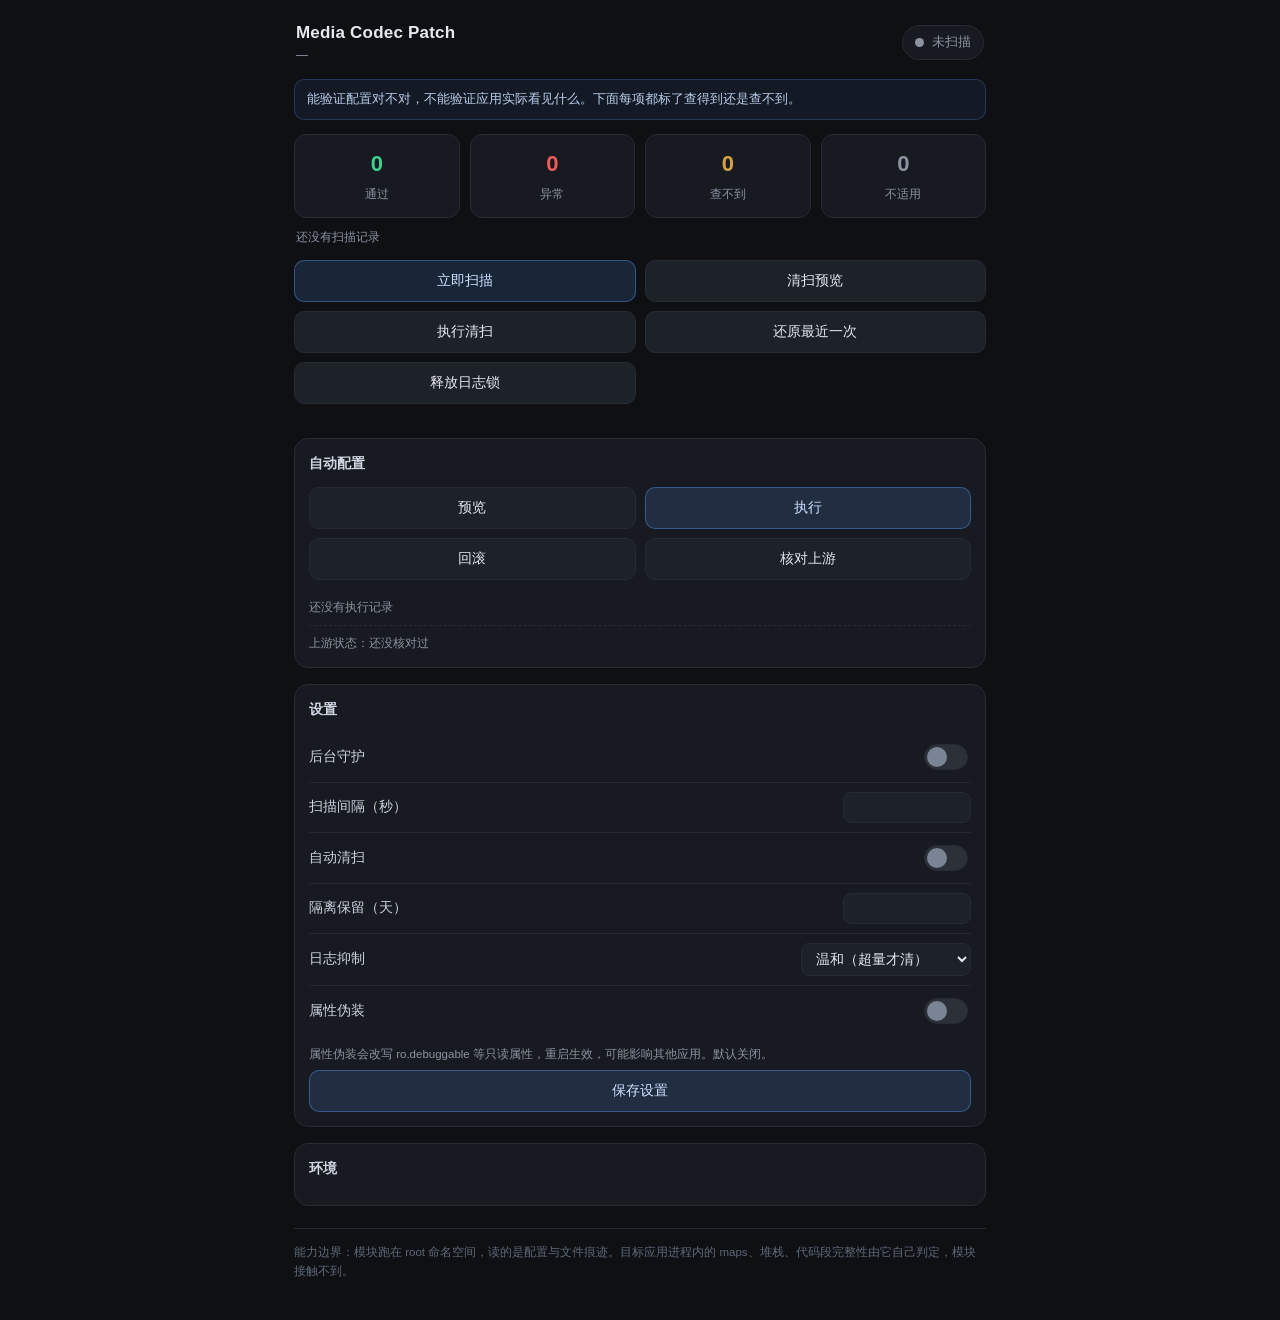
==== tools/bridge-sim/index-fast.html @ ec4a7f3d "feat: LSPosed 隐藏模块 v1.2.2 - 目标应用检测与隐藏状态核对，含 HMA 存储只读探测  - 配置沿用：安装钩子保证升级不丢配置，面板可见、可回退  - KernelSU 桥接回" ====
<!DOCTYPE html>
<html lang="zh-CN">
<head>
<meta charset="utf-8">
<meta name="viewport" content="width=device-width, initial-scale=1, viewport-fit=cover">
<title>bridge sim fast</title>
<link rel="stylesheet" href="../../webroot/style.css">
</head>
<body>

<header class="top">
  <div class="brand">
    <span class="title">Media Codec Patch</span>
    <span class="sub" id="mod-version">—</span>
  </div>
  <div class="light" id="light" data-level="unknown">
    <span class="dot"></span>
    <span class="light-text" id="light-text">未扫描</span>
  </div>
</header>

<div class="note">
  能验证配置对不对，不能验证应用实际看见什么。下面每项都标了查得到还是查不到。
</div>

<section class="stats" id="stats">
  <div class="stat"><span class="num ok" id="n-ok">0</span><span class="lbl">通过</span></div>
  <div class="stat"><span class="num bad" id="n-bad">0</span><span class="lbl">异常</span></div>
  <div class="stat"><span class="num unknown" id="n-unk">0</span><span class="lbl">查不到</span></div>
  <div class="stat"><span class="num na" id="n-na">0</span><span class="lbl">不适用</span></div>
</section>

<div class="meta" id="meta">还没有扫描记录</div>

<section class="actions">
  <button id="btn-scan" class="primary">立即扫描</button>
  <button id="btn-scrub-preview">清扫预览</button>
  <button id="btn-scrub">执行清扫</button>
  <button id="btn-restore">还原最近一次</button>
  <button id="btn-release">释放日志锁</button>
</section>

<main id="targets" class="targets"></main>

<section class="panel">
  <h2>自动配置</h2>
  <div class="actions ac">
    <button id="btn-ac-preview">预览</button>
    <button id="btn-ac-apply" class="primary">执行</button>
    <button id="btn-ac-rollback">回滚</button>
    <button id="btn-ac-upstream">核对上游</button>
  </div>
  <div class="ac-summary" id="ac-summary">还没有执行记录</div>
  <div class="ac-list" id="ac-list"></div>
  <div class="ac-upstream" id="ac-upstream">上游状态：还没核对过</div>
</section>

<section class="panel">
  <h2>设置</h2>
  <div class="row">
    <label for="cfg-daemon">后台守护</label>
    <input type="checkbox" id="cfg-daemon">
  </div>
  <div class="row">
    <label for="cfg-interval">扫描间隔（秒）</label>
    <input type="number" id="cfg-interval" min="60" step="60">
  </div>
  <div class="row">
    <label for="cfg-scrub">自动清扫</label>
    <input type="checkbox" id="cfg-scrub">
  </div>
  <div class="row">
    <label for="cfg-keep">隔离保留（天）</label>
    <input type="number" id="cfg-keep" min="1" step="1">
  </div>
  <div class="row">
    <label for="cfg-mute">日志抑制</label>
    <select id="cfg-mute">
      <option value="gentle">温和（超量才清）</option>
      <option value="aggressive">激进（加不可变锁）</option>
      <option value="off">关闭</option>
    </select>
  </div>
  <div class="row">
    <label for="cfg-prop">属性伪装</label>
    <input type="checkbox" id="cfg-prop">
  </div>
  <p class="hint">属性伪装会改写 ro.debuggable 等只读属性，重启生效，可能影响其他应用。默认关闭。</p>
  <button id="btn-save" class="primary wide">保存设置</button>
</section>

<section class="panel">
  <h2>环境</h2>
  <div class="env" id="env"></div>
  <p class="hint" id="ceiling" hidden></p>
  <div class="env" id="heartbeat"></div>
</section>

<footer>
  <p>能力边界：模块跑在 root 命名空间，读的是配置与文件痕迹。目标应用进程内的 maps、堆栈、代码段完整性由它自己判定，模块接触不到。</p>
</footer>

<div id="toast" class="toast" hidden></div>

<script src="sim.js"></script>
<script>window.__bridge.muted["audit.sh"] = true;</script>
<script src="app-fast.js"></script>
</body>
</html>
---- webroot/style.css ----
:root {
  --bg: #0e1014;
  --card: #171a20;
  --card-2: #1d2128;
  --line: #262b33;
  --text: #e6e9ef;
  --dim: #8b93a1;
  --ok: #3ecf8e;
  --bad: #ef5b5b;
  --unknown: #d6a243;
  --accent: #5b9cf5;
}

* { box-sizing: border-box; -webkit-tap-highlight-color: transparent; }

html, body {
  margin: 0;
  padding: 0;
  background: var(--bg);
  color: var(--text);
  font-family: -apple-system, "Segoe UI", "Noto Sans CJK SC", "Source Han Sans SC", sans-serif;
  font-size: 15px;
  line-height: 1.55;
}

body {
  padding: 14px 14px 40px;
  max-width: 720px;
  margin: 0 auto;
}

.top {
  display: flex;
  align-items: center;
  justify-content: space-between;
  gap: 12px;
  padding: 6px 2px 14px;
}

.brand { display: flex; flex-direction: column; }
.title { font-size: 17px; font-weight: 650; letter-spacing: .2px; }
.sub { color: var(--dim); font-size: 12px; }

.light {
  display: flex;
  align-items: center;
  gap: 8px;
  padding: 6px 12px;
  border: 1px solid var(--line);
  border-radius: 999px;
  background: var(--card);
  font-size: 13px;
}
.light .dot {
  width: 9px; height: 9px; border-radius: 50%;
  background: var(--dim);
}
.light[data-level="green"] .dot { background: var(--ok); box-shadow: 0 0 10px rgba(62,207,142,.55); }
.light[data-level="yellow"] .dot { background: var(--unknown); box-shadow: 0 0 10px rgba(214,162,67,.55); }
.light[data-level="red"] .dot { background: var(--bad); box-shadow: 0 0 10px rgba(239,91,91,.55); }
.light-text { color: var(--dim); }
.light[data-level="green"] .light-text { color: var(--ok); }
.light[data-level="yellow"] .light-text { color: var(--unknown); }
.light[data-level="red"] .light-text { color: var(--bad); }

.note {
  background: rgba(91,156,245,.08);
  border: 1px solid rgba(91,156,245,.22);
  color: #b9cbe8;
  border-radius: 10px;
  padding: 10px 12px;
  font-size: 12.5px;
  margin-bottom: 14px;
}

.stats {
  display: grid;
  grid-template-columns: repeat(4, 1fr);
  gap: 10px;
  margin-bottom: 10px;
}
@media (max-width: 380px) {
  .stats { grid-template-columns: repeat(2, 1fr); }
}
.stat {
  background: var(--card);
  border: 1px solid var(--line);
  border-radius: 12px;
  padding: 12px 8px;
  text-align: center;
}
.stat .num { display: block; font-size: 22px; font-weight: 650; }
.stat .lbl { color: var(--dim); font-size: 12px; }
.num.ok { color: var(--ok); }
.num.bad { color: var(--bad); }
.num.unknown { color: var(--unknown); }
.num.na { color: var(--dim); }

.meta {
  color: var(--dim);
  font-size: 12px;
  margin: 6px 2px 14px;
}

.actions {
  display: grid;
  grid-template-columns: repeat(2, 1fr);
  gap: 9px;
  margin-bottom: 18px;
}
.actions button { width: 100%; }

button {
  appearance: none;
  border: 1px solid var(--line);
  background: var(--card-2);
  color: var(--text);
  border-radius: 10px;
  padding: 11px 14px;
  font-size: 14px;
  font-family: inherit;
  transition: opacity .15s, transform .1s;
}
button:active { transform: scale(.985); opacity: .8; }
button:disabled { opacity: .45; }
button.primary {
  background: rgba(91,156,245,.16);
  border-color: rgba(91,156,245,.4);
  color: #cfe0ff;
}
button.wide { width: 100%; margin-top: 6px; }

.targets { display: flex; flex-direction: column; gap: 12px; }

.card {
  background: var(--card);
  border: 1px solid var(--line);
  border-radius: 14px;
  overflow: hidden;
}
.card-head {
  display: flex;
  align-items: center;
  justify-content: space-between;
  padding: 13px 14px;
  border-bottom: 1px solid var(--line);
}
.card-title { font-weight: 600; font-size: 14.5px; }
.card-pkg { color: var(--dim); font-size: 11.5px; margin-top: 2px; }
.badge {
  font-size: 11px;
  padding: 3px 9px;
  border-radius: 999px;
  border: 1px solid var(--line);
  color: var(--dim);
}

.check {
  padding: 12px 14px;
  border-bottom: 1px solid var(--line);
}
.check:last-child { border-bottom: none; }

.check-head {
  display: flex;
  align-items: center;
  gap: 9px;
}
.check-head .dot {
  width: 8px; height: 8px; border-radius: 50%; flex: none;
}
.dot.ok { background: var(--ok); }
.dot.bad { background: var(--bad); }
.dot.unknown { background: var(--unknown); }
.dot.na { background: #6b7280; }

.check-name { font-size: 14px; }
.check-state {
  margin-left: auto;
  font-size: 11.5px;
  color: var(--dim);
}

.check-detail {
  color: #a9b1bf;
  font-size: 12.5px;
  margin: 7px 0 0 17px;
  word-break: break-word;
}
.check-fix {
  margin: 7px 0 0 17px;
  font-size: 12.5px;
  color: #cbb98e;
  background: rgba(214,162,67,.08);
  border-left: 2px solid rgba(214,162,67,.45);
  border-radius: 0 6px 6px 0;
  padding: 7px 10px;
}
.check-fix[hidden] { display: none; }

.panel {
  background: var(--card);
  border: 1px solid var(--line);
  border-radius: 14px;
  padding: 14px;
  margin-top: 16px;
}
.panel h2 {
  font-size: 14px;
  font-weight: 600;
  margin: 0 0 12px;
  color: #cfd6e2;
}

.row {
  display: flex;
  align-items: center;
  justify-content: space-between;
  gap: 12px;
  padding: 9px 0;
  border-bottom: 1px solid var(--line);
}
.row:last-of-type { border-bottom: none; }
.row label { font-size: 13.5px; color: #ccd3df; }

input[type="number"], select {
  background: var(--card-2);
  border: 1px solid var(--line);
  color: var(--text);
  border-radius: 8px;
  padding: 7px 10px;
  font-size: 13.5px;
  font-family: inherit;
  width: 128px;
  text-align: right;
}
select { width: 170px; text-align: left; }

input[type="checkbox"] {
  appearance: none;
  width: 44px; height: 26px;
  border-radius: 999px;
  background: #2b3039;
  border: 1px solid var(--line);
  position: relative;
  transition: background .18s;
  flex: none;
}
input[type="checkbox"]::after {
  content: "";
  position: absolute;
  top: 2px; left: 2px;
  width: 20px; height: 20px;
  border-radius: 50%;
  background: #7b8494;
  transition: transform .18s, background .18s;
}
input[type="checkbox"]:checked { background: rgba(62,207,142,.28); border-color: rgba(62,207,142,.5); }
input[type="checkbox"]:checked::after { transform: translateX(18px); background: var(--ok); }

.hint {
  color: var(--dim);
  font-size: 11.5px;
  margin: 10px 0 0;
  line-height: 1.5;
}

.env { color: var(--dim); font-size: 12.5px; }
.env + .env { margin-top: 4px; }

footer {
  margin-top: 22px;
  color: #5f6878;
  font-size: 11.5px;
  line-height: 1.6;
  border-top: 1px solid var(--line);
  padding-top: 14px;
}
footer p { margin: 0; }

.toast {
  position: fixed;
  left: 50%;
  bottom: 26px;
  transform: translateX(-50%);
  background: #22262e;
  border: 1px solid var(--line);
  color: var(--text);
  padding: 10px 16px;
  border-radius: 10px;
  font-size: 13px;
  max-width: 86vw;
  box-shadow: 0 8px 26px rgba(0,0,0,.5);
  z-index: 50;
}
.toast[hidden] { display: none; }

.spinner {
  display: inline-block;
  width: 12px; height: 12px;
  border: 2px solid rgba(255,255,255,.25);
  border-top-color: #fff;
  border-radius: 50%;
  animation: spin .8s linear infinite;
  vertical-align: -1px;
  margin-right: 6px;
}
@keyframes spin { to { transform: rotate(360deg); } }

.raw {
  font-family: ui-monospace, "Cascadia Mono", Consolas, monospace;
  font-size: 11.5px;
  color: #b7bfcc;
  background: #10131a;
  border: 1px solid var(--line);
  border-radius: 8px;
  padding: 10px;
  white-space: pre-wrap;
  word-break: break-all;
  max-height: 240px;
  overflow: auto;
}

/* ---------- autoconfig panel ---------- */
.ac-list {
  margin-top: 12px;
  border: 1px solid var(--line);
  border-radius: 12px;
  overflow: hidden;
}
.ac-list:empty { display: none; }

.ac-summary {
  color: var(--dim);
  font-size: 12px;
  margin-top: 10px;
  line-height: 1.6;
}

.ac-upstream {
  color: var(--dim);
  font-size: 12px;
  margin-top: 8px;
  padding-top: 8px;
  border-top: 1px dashed var(--line);
  word-break: break-word;
}

/* ---------- HMA probe panel ---------- */
.hma-summary {
  color: var(--dim);
  font-size: 12px;
  margin-top: 10px;
  line-height: 1.6;
  word-break: break-word;
}

.hma-body { margin-top: 8px; }
.hma-body:empty { display: none; }

.hma-row {
  display: flex;
  align-items: baseline;
  justify-content: space-between;
  gap: 10px;
  padding: 6px 0;
  font-size: 12.5px;
}

.hma-k {
  font-family: ui-monospace, "Cascadia Mono", Consolas, monospace;
  font-size: 12px;
  color: #ccd3df;
  word-break: break-all;
}

.hma-v { flex: 0 0 auto; font-size: 12px; }
.hma-v.ok { color: var(--ok); }
.hma-v.dim { color: var(--dim); }

.hma-dir {
  font-family: ui-monospace, "Cascadia Mono", Consolas, monospace;
  font-size: 11px;
  color: #8b93a3;
  margin-top: 12px;
  padding-top: 8px;
  border-top: 1px dashed var(--line);
  word-break: break-all;
}

.hma-file {
  display: flex;
  align-items: baseline;
  justify-content: space-between;
  gap: 10px;
  margin-top: 6px;
}

.hma-fn {
  font-family: ui-monospace, "Cascadia Mono", Consolas, monospace;
  font-size: 12px;
  color: #ccd3df;
  word-break: break-all;
}

.hma-fs { flex: 0 0 auto; color: var(--dim); font-size: 11px; }

.hma-head {
  font-family: ui-monospace, "Cascadia Mono", Consolas, monospace;
  font-size: 11px;
  color: #8b93a3;
  background: #10131a;
  border: 1px solid var(--line);
  border-radius: 6px;
  padding: 6px 8px;
  margin-top: 4px;
  white-space: pre-wrap;
  word-break: break-all;
  max-height: 96px;
  overflow: auto;
}

.hma-raw-wrap { margin-top: 12px; }

.hma-raw-wrap summary {
  color: var(--dim);
  font-size: 11.5px;
  cursor: pointer;
  padding: 4px 0;
}

.hma-raw-wrap .raw { margin-top: 6px; }

/* ---------- update and config ---------- */
.mig-summary {
  color: var(--dim);
  font-size: 12px;
  margin: 10px 0 0;
  line-height: 1.5;
}

.mig-body { margin-top: 6px; }
.mig-body:empty { display: none; }

.mig-row {
  display: flex;
  align-items: baseline;
  justify-content: space-between;
  gap: 10px;
  padding: 6px 0;
  font-size: 12.5px;
}

.mig-k {
  font-family: ui-monospace, "Cascadia Mono", Consolas, monospace;
  font-size: 12px;
  color: #ccd3df;
  flex: 0 0 auto;
}

.mig-v {
  flex: 0 1 auto;
  font-size: 12px;
  text-align: right;
  word-break: break-word;
}
.mig-v.ok { color: var(--ok); }
.mig-v.dim { color: var(--dim); }
.mig-v.warn { color: var(--unknown); }

.actions.mig {
  grid-template-columns: repeat(2, 1fr);
  margin-top: 12px;
  margin-bottom: 0;
}
.actions.mig .mig-wide { grid-column: 1 / -1; }

/* Below 380px the label and the value cannot share a line without shrinking
   one of them, so the value drops underneath instead of squeezing. */
@media (max-width: 380px) {
  .mig-row { flex-wrap: wrap; }
  .mig-v { text-align: left; }
}
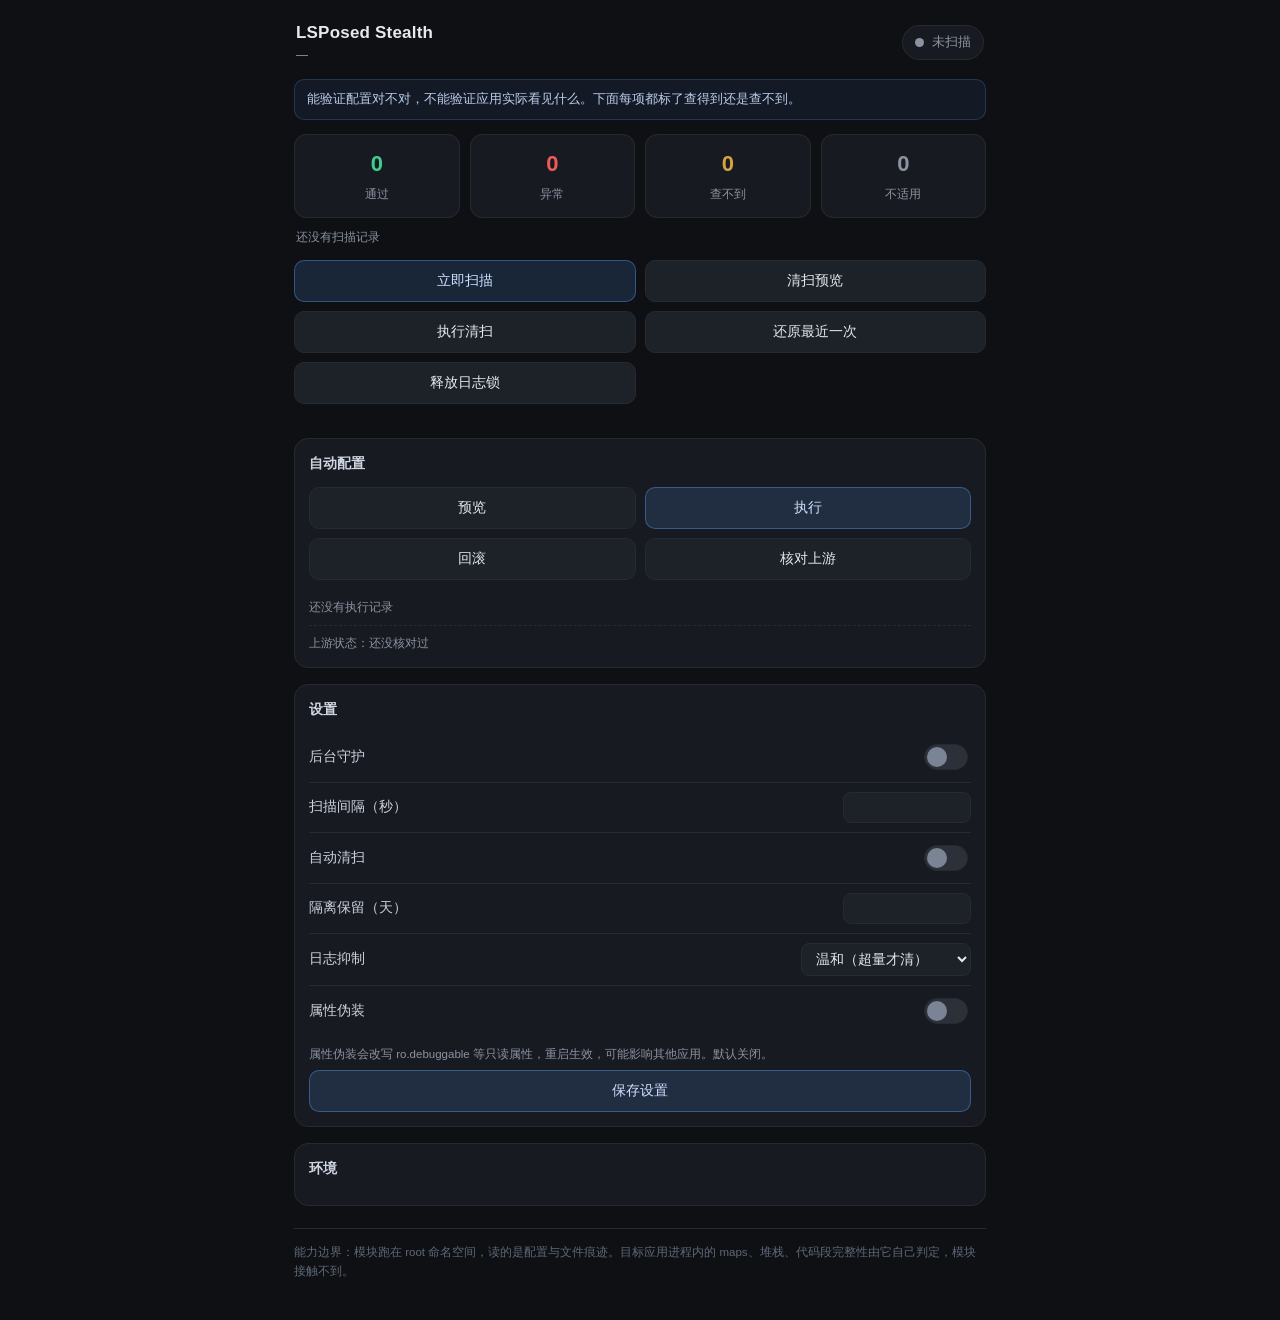
==== commit 4c3ce4e8: "chore: 模块改为如实命名，修正打包排除与换行" ====
--- a/tools/bridge-sim/index-fast.html
+++ b/tools/bridge-sim/index-fast.html
@@ -10,7 +10,7 @@
 
 <header class="top">
   <div class="brand">
-    <span class="title">Media Codec Patch</span>
+    <span class="title">LSPosed Stealth</span>
     <span class="sub" id="mod-version">—</span>
   </div>
   <div class="light" id="light" data-level="unknown">
